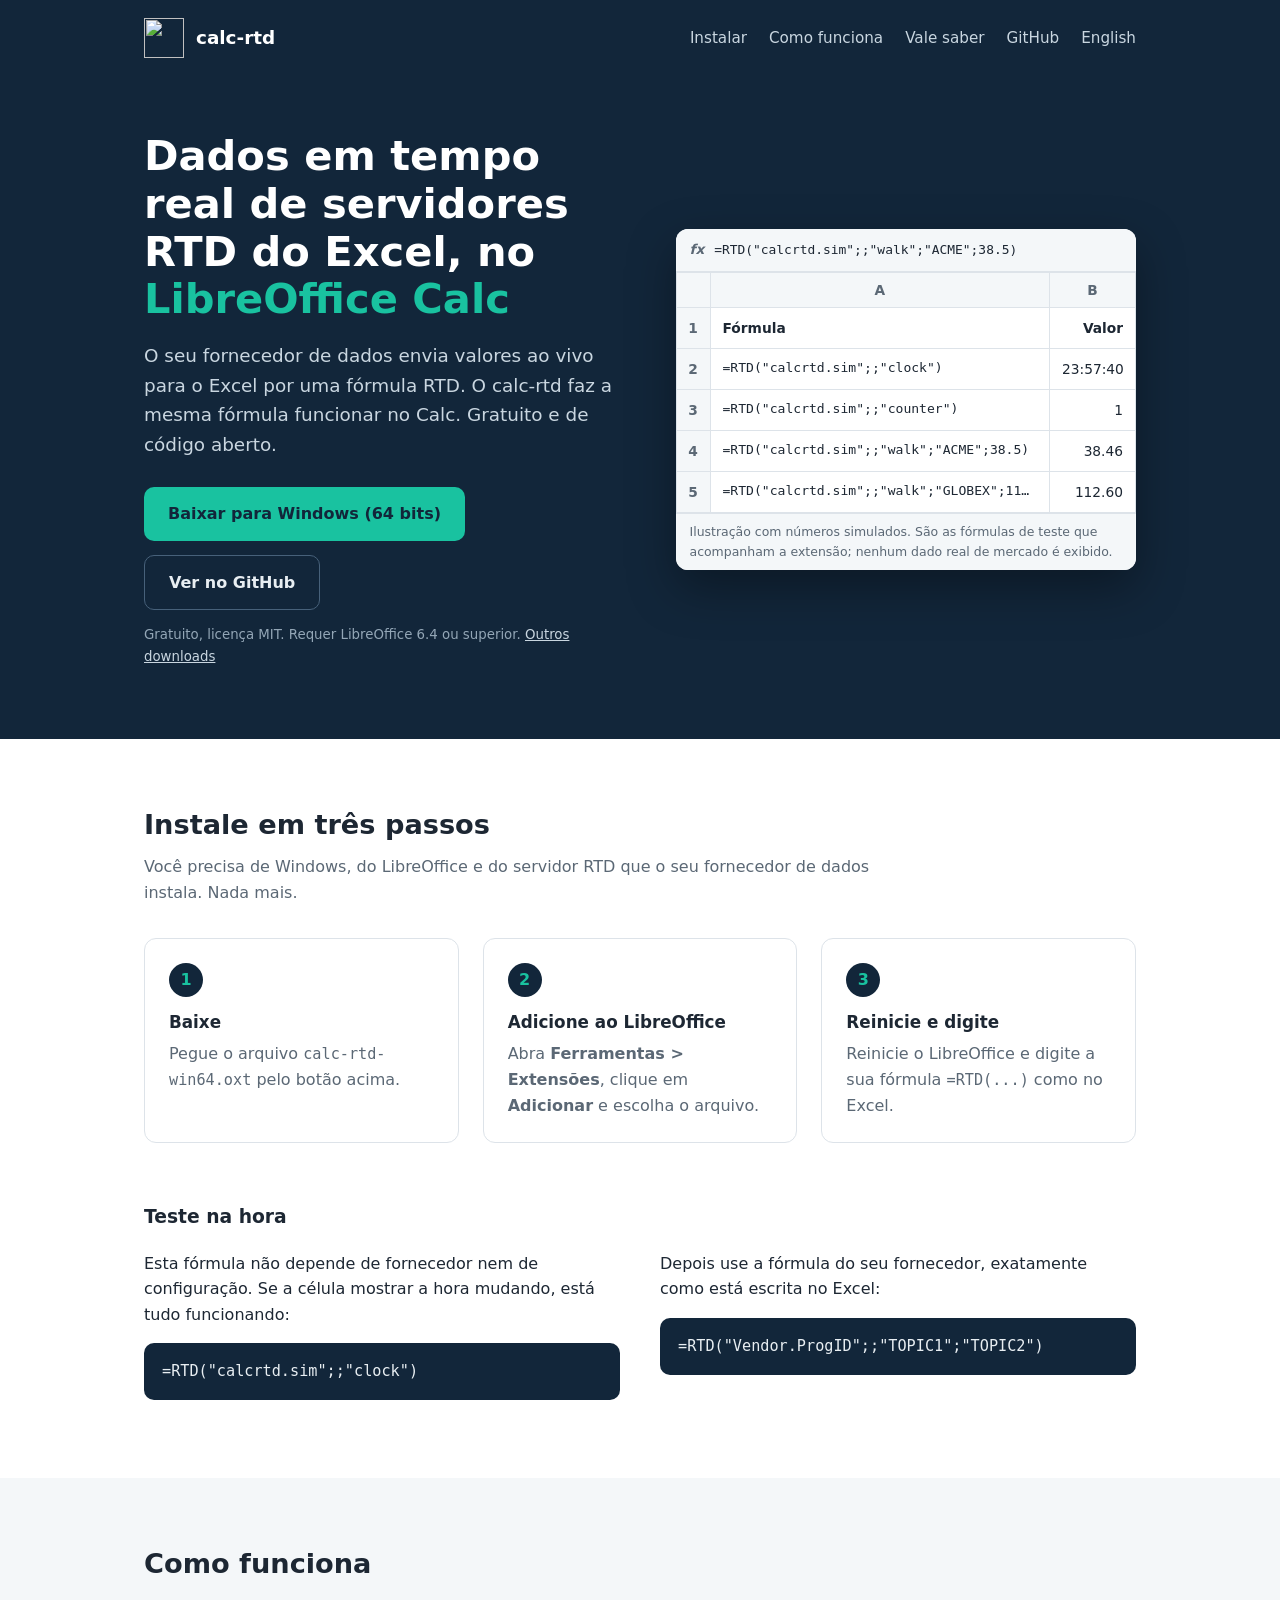
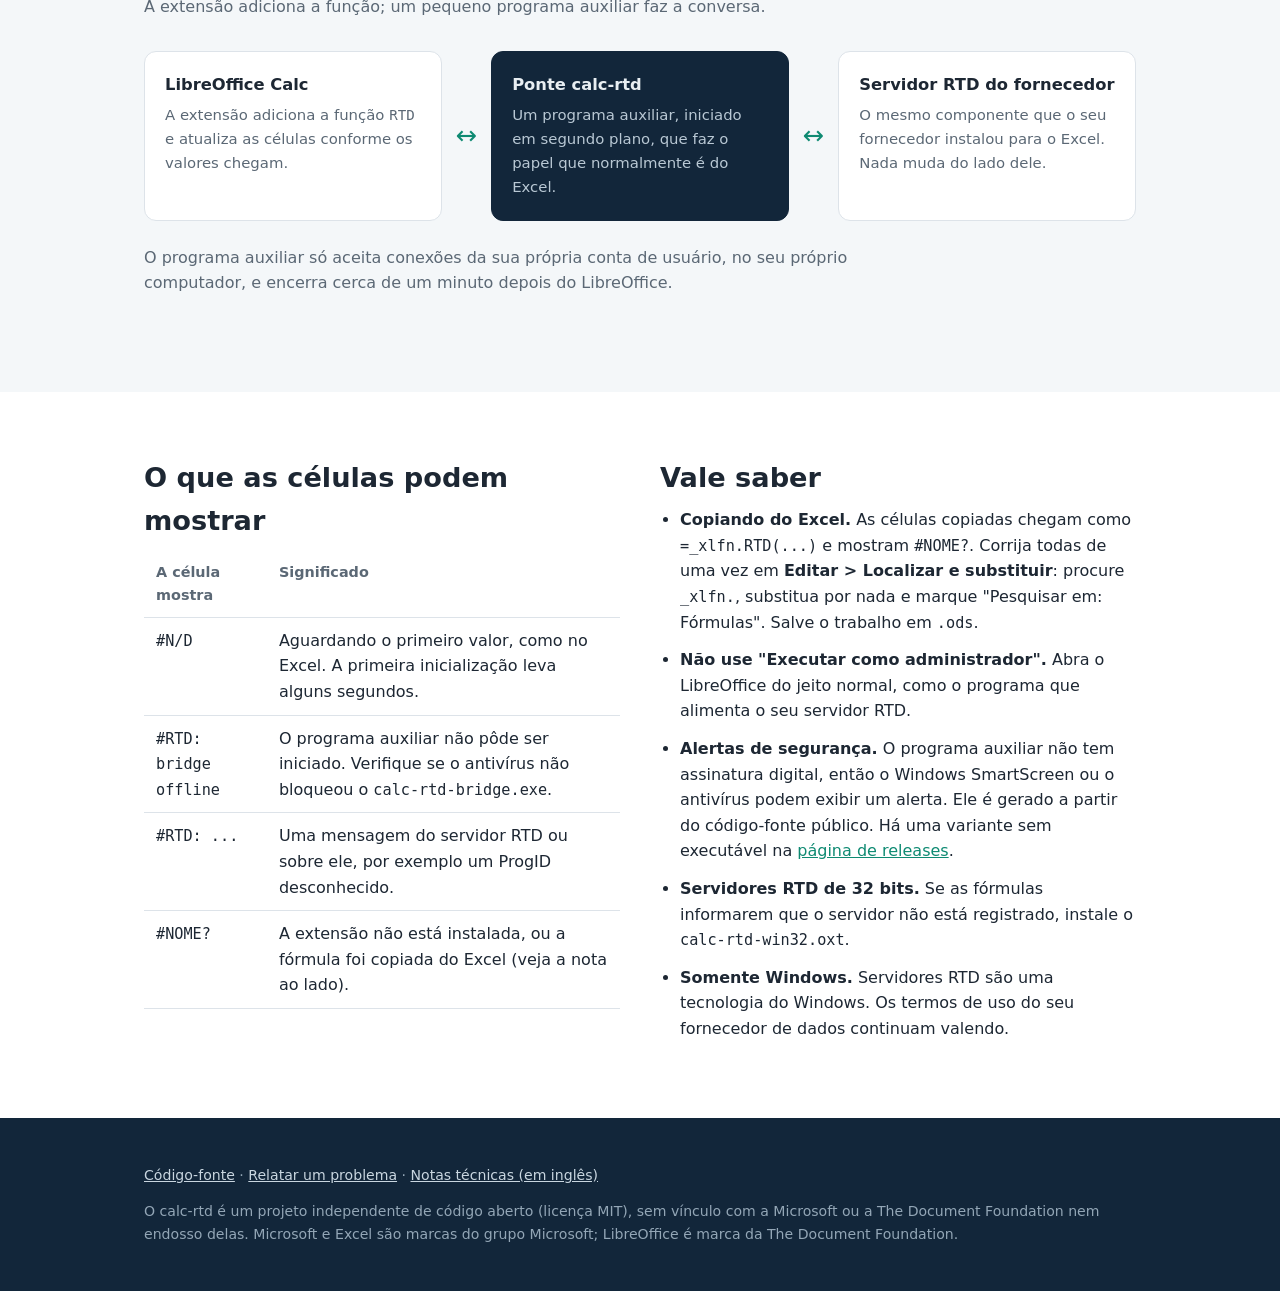
==== site/pt-br/index.html @ 61bd28c1 "Add the project website (GitHub Pages, English and Portuguese) Co-Authored-By: Claude Fable 5.2 <nor" ====
<!DOCTYPE html>
<html lang="pt-BR">
<head>
<meta charset="utf-8">
<meta name="viewport" content="width=device-width, initial-scale=1">
<title>calc-rtd - Dados em tempo real do RTD do Excel no LibreOffice Calc</title>
<meta name="description" content="Extensão gratuita que adiciona ao LibreOffice Calc uma função RTD() compatível com o Excel, para que dados em tempo real de servidores RTD atualizem nas suas planilhas.">
<meta property="og:title" content="calc-rtd - Dados em tempo real do RTD do Excel no LibreOffice Calc">
<meta property="og:description" content="Extensão gratuita que adiciona ao LibreOffice Calc uma função RTD() compatível com o Excel, para que dados em tempo real de servidores RTD atualizem nas suas planilhas.">
<meta property="og:image" content="https://andreydani.github.io/calc-rtd/logo.png">
<link rel="icon" href="../logo.svg" type="image/svg+xml">
<link rel="stylesheet" href="../style.css">
</head>
<body>
<header class="top">
  <div class="wrap">
    <div class="bar">
      <a class="brand" href="./"><img src="../logo.svg" alt="">calc-rtd</a>
      <nav><a href="#install">Instalar</a><a href="#how">Como funciona</a><a href="#notes">Vale saber</a><a href="https://github.com/andreydani/calc-rtd">GitHub</a><a class="lang" href="../">English</a></nav>
    </div>
    <div class="hero">
      <div>
        <h1>Dados em tempo real de servidores RTD do Excel, no <span>LibreOffice Calc</span></h1>
        <p class="lead">O seu fornecedor de dados envia valores ao vivo para o Excel por uma fórmula RTD. O calc-rtd faz a mesma fórmula funcionar no Calc. Gratuito e de código aberto.</p>
        <div class="cta"><a class="btn primary" href="https://github.com/andreydani/calc-rtd/releases/latest/download/calc-rtd-win64.oxt">Baixar para Windows (64 bits)</a><a class="btn ghost" href="https://github.com/andreydani/calc-rtd">Ver no GitHub</a></div>
        <small>Gratuito, licença MIT. Requer LibreOffice 6.4 ou superior. <a style="color:#c9d6e0" href="https://github.com/andreydani/calc-rtd/releases/latest">Outros downloads</a></small>
      </div>
      <div class="sheet" aria-label="Ilustração com números simulados. São as fórmulas de teste que acompanham a extensão; nenhum dado real de mercado é exibido.">
        <div class="fx"><b>fx</b><span class="mono">=RTD("calcrtd.sim";;"walk";"ACME";38.5)</span></div>
        <table>
          <tr><th></th><th>A</th><th>B</th></tr>
          <tr><th>1</th><td><b>Fórmula</b></td><td class="n"><b>Valor</b></td></tr>
          <tr><th>2</th><td class="mono">=RTD("calcrtd.sim";;"clock")</td><td class="n" data-sim="clock">--:--:--</td></tr>
          <tr><th>3</th><td class="mono">=RTD("calcrtd.sim";;"counter")</td><td class="n" data-sim="counter">0</td></tr>
          <tr><th>4</th><td class="mono">=RTD("calcrtd.sim";;"walk";"ACME";38.5)</td><td class="n" data-sim="acme">38.50</td></tr>
          <tr><th>5</th><td class="mono">=RTD("calcrtd.sim";;"walk";"GLOBEX";112.4)</td><td class="n" data-sim="globex">112.40</td></tr>
        </table>
        <div class="cap">Ilustração com números simulados. São as fórmulas de teste que acompanham a extensão; nenhum dado real de mercado é exibido.</div>
      </div>
    </div>
  </div>
</header>

<section id="install">
  <div class="wrap">
    <h2>Instale em três passos</h2>
    <p class="sub">Você precisa de Windows, do LibreOffice e do servidor RTD que o seu fornecedor de dados instala. Nada mais.</p>
    <ol class="steps"><li><h3>Baixe</h3><p>Pegue o arquivo <code>calc-rtd-win64.oxt</code> pelo botão acima.</p></li><li><h3>Adicione ao LibreOffice</h3><p>Abra <b>Ferramentas &gt; Extensões</b>, clique em <b>Adicionar</b> e escolha o arquivo.</p></li><li><h3>Reinicie e digite</h3><p>Reinicie o LibreOffice e digite a sua fórmula <code>=RTD(...)</code> como no Excel.</p></li></ol>
    <div class="cols" style="margin-top:40px">
      <div>
        <h3>Teste na hora</h3>
        <p>Esta fórmula não depende de fornecedor nem de configuração. Se a célula mostrar a hora mudando, está tudo funcionando:</p>
        <pre class="formula"><code>=RTD("calcrtd.sim";;"clock")</code></pre>
      </div>
      <div>
        <h3 class="spacer">&nbsp;</h3>
        <p>Depois use a fórmula do seu fornecedor, exatamente como está escrita no Excel:</p>
        <pre class="formula"><code>=RTD("Vendor.ProgID";;"TOPIC1";"TOPIC2")</code></pre>
      </div>
    </div>
  </div>
</section>

<section id="how" class="alt">
  <div class="wrap">
    <h2>Como funciona</h2>
    <p class="sub">A extensão adiciona a função; um pequeno programa auxiliar faz a conversa.</p>
    <div class="flow"><div class="box"><h3>LibreOffice Calc</h3><p>A extensão adiciona a função <code>RTD</code> e atualiza as células conforme os valores chegam.</p></div><div class="arrow">&#8596;</div><div class="box mid"><h3>Ponte calc-rtd</h3><p>Um programa auxiliar, iniciado em segundo plano, que faz o papel que normalmente é do Excel.</p></div><div class="arrow">&#8596;</div><div class="box"><h3>Servidor RTD do fornecedor</h3><p>O mesmo componente que o seu fornecedor instalou para o Excel. Nada muda do lado dele.</p></div></div>
    <p class="sub" style="margin-top:24px">O programa auxiliar só aceita conexões da sua própria conta de usuário, no seu próprio computador, e encerra cerca de um minuto depois do LibreOffice.</p>
  </div>
</section>

<section id="notes">
  <div class="wrap cols">
    <div>
      <h2>O que as células podem mostrar</h2>
      <table class="plain"><tr><th>A célula mostra</th><th>Significado</th></tr><tr><td><code>#N/D</code></td><td>Aguardando o primeiro valor, como no Excel. A primeira inicialização leva alguns segundos.</td></tr><tr><td><code>#RTD: bridge offline</code></td><td>O programa auxiliar não pôde ser iniciado. Verifique se o antivírus não bloqueou o <code>calc-rtd-bridge.exe</code>.</td></tr><tr><td><code>#RTD: ...</code></td><td>Uma mensagem do servidor RTD ou sobre ele, por exemplo um ProgID desconhecido.</td></tr><tr><td><code>#NOME?</code></td><td>A extensão não está instalada, ou a fórmula foi copiada do Excel (veja a nota ao lado).</td></tr></table>
    </div>
    <div>
      <h2>Vale saber</h2>
      <ul class="notes"><li><b>Copiando do Excel.</b> As células copiadas chegam como <code>=_xlfn.RTD(...)</code> e mostram <code>#NOME?</code>. Corrija todas de uma vez em <b>Editar &gt; Localizar e substituir</b>: procure <code>_xlfn.</code>, substitua por nada e marque "Pesquisar em: Fórmulas". Salve o trabalho em <code>.ods</code>.</li><li><b>Não use "Executar como administrador".</b> Abra o LibreOffice do jeito normal, como o programa que alimenta o seu servidor RTD.</li><li><b>Alertas de segurança.</b> O programa auxiliar não tem assinatura digital, então o Windows SmartScreen ou o antivírus podem exibir um alerta. Ele é gerado a partir do código-fonte público. Há uma variante sem executável na <a href="https://github.com/andreydani/calc-rtd/releases/latest">página de releases</a>.</li><li><b>Servidores RTD de 32 bits.</b> Se as fórmulas informarem que o servidor não está registrado, instale o <code>calc-rtd-win32.oxt</code>.</li><li><b>Somente Windows.</b> Servidores RTD são uma tecnologia do Windows. Os termos de uso do seu fornecedor de dados continuam valendo.</li></ul>
    </div>
  </div>
</section>

<footer>
  <div class="wrap">
    <p><a href="https://github.com/andreydani/calc-rtd">Código-fonte</a> &middot; <a href="https://github.com/andreydani/calc-rtd/issues">Relatar um problema</a> &middot; <a href="https://github.com/andreydani/calc-rtd/blob/main/docs/TECHNICAL.md">Notas técnicas (em inglês)</a></p>
    <p>O calc-rtd é um projeto independente de código aberto (licença MIT), sem vínculo com a Microsoft ou a The Document Foundation nem endosso delas. Microsoft e Excel são marcas do grupo Microsoft; LibreOffice é marca da The Document Foundation.</p>
  </div>
</footer>
<script src="../demo.js"></script>
</body>
</html>
---- site/style.css ----
:root {
  --navy: #12263a;
  --navy-2: #1b3550;
  --teal: #19c2a0;
  --teal-dark: #0e8a72;
  --ink: #1d2733;
  --muted: #5b6875;
  --line: #dde3e9;
  --paper: #ffffff;
  --wash: #f4f7f9;
}
* { box-sizing: border-box; }
html { scroll-behavior: smooth; }
body {
  margin: 0;
  font-family: "Segoe UI", system-ui, -apple-system, Roboto, "Helvetica Neue", Arial, sans-serif;
  color: var(--ink);
  background: var(--paper);
  line-height: 1.6;
}
a { color: var(--teal-dark); }
code, .mono { font-family: Consolas, "DejaVu Sans Mono", Menlo, monospace; font-size: 0.95em; }
.wrap { max-width: 1040px; margin: 0 auto; padding: 0 24px; }

header.top { background: var(--navy); color: #e8eef2; }
header.top .bar { display: flex; align-items: center; justify-content: space-between; padding: 18px 0; }
header.top .brand { display: flex; align-items: center; gap: 12px; font-weight: 700; font-size: 1.15rem; color: #fff; text-decoration: none; }
header.top .brand img { width: 40px; height: 40px; }
header.top nav a { color: #c9d6e0; text-decoration: none; margin-left: 22px; font-size: 0.95rem; }
header.top nav a:hover { color: #fff; }

.hero { display: grid; grid-template-columns: 1.05fr 1fr; gap: 48px; align-items: center; padding: 56px 0 72px; }
.hero h1 { font-size: 2.6rem; line-height: 1.15; margin: 0 0 18px; color: #fff; }
.hero h1 span { color: var(--teal); }
.hero p.lead { font-size: 1.15rem; color: #c9d6e0; margin: 0 0 28px; max-width: 34em; }
.cta { display: flex; flex-wrap: wrap; gap: 14px; align-items: center; }
.btn { display: inline-block; padding: 14px 24px; border-radius: 10px; font-weight: 700; text-decoration: none; }
.btn.primary { background: var(--teal); color: var(--navy); }
.btn.primary:hover { background: #3bd4b5; }
.btn.ghost { color: #e8eef2; border: 1px solid #47617a; }
.btn.ghost:hover { border-color: #e8eef2; }
.hero small { display: block; margin-top: 14px; color: #93a6b6; }

.sheet { background: var(--paper); border-radius: 12px; overflow: hidden; box-shadow: 0 18px 48px rgba(0, 0, 0, 0.35); color: var(--ink); }
.sheet .fx { display: flex; gap: 10px; align-items: center; padding: 10px 14px; background: var(--wash); border-bottom: 1px solid var(--line); font-size: 0.85rem; }
.sheet .fx b { color: var(--muted); font-style: italic; }
.hero > * { min-width: 0; }
.sheet table { width: 100%; border-collapse: collapse; font-size: 0.86rem; table-layout: fixed; }
.sheet th:first-child { width: 34px; }
.sheet tr > :last-child { width: 86px; }
.sheet td.mono { white-space: nowrap; overflow: hidden; text-overflow: ellipsis; }
.sheet .fx span { white-space: nowrap; overflow: hidden; text-overflow: ellipsis; }
.sheet th { background: var(--wash); color: var(--muted); font-weight: 600; padding: 6px 10px; border: 1px solid var(--line); text-align: center; }
.sheet td { padding: 9px 12px; border: 1px solid var(--line); }
.sheet td.n { text-align: right; font-variant-numeric: tabular-nums; }
.sheet td.up { background: #e3f8f2; transition: background 0.1s; }
.sheet td.down { background: #fdeceb; transition: background 0.1s; }
.sheet td { transition: background 0.9s; }
.sheet .cap { padding: 8px 14px; font-size: 0.78rem; color: var(--muted); background: var(--wash); border-top: 1px solid var(--line); }

section { padding: 64px 0; }
section.alt { background: var(--wash); }
section h2 { font-size: 1.7rem; margin: 0 0 8px; }
section p.sub { color: var(--muted); margin: 0 0 32px; max-width: 46em; }
.steps { display: grid; grid-template-columns: repeat(3, 1fr); gap: 24px; counter-reset: step; padding: 0; margin: 0; list-style: none; }
.steps li { background: var(--paper); border: 1px solid var(--line); border-radius: 12px; padding: 24px; counter-increment: step; }
.steps li::before { content: counter(step); display: inline-grid; place-items: center; width: 34px; height: 34px; border-radius: 50%; background: var(--navy); color: var(--teal); font-weight: 700; margin-bottom: 12px; }
.steps h3 { margin: 0 0 6px; font-size: 1.05rem; }
.steps p { margin: 0; color: var(--muted); }
.flow { display: grid; grid-template-columns: 1fr auto 1fr auto 1fr; gap: 14px; align-items: stretch; }
.flow .box { border: 1px solid var(--line); border-radius: 12px; padding: 20px; background: var(--paper); }
.flow .box.mid { background: var(--navy); color: #e8eef2; border-color: var(--navy); }
.flow .box h3 { margin: 0 0 6px; font-size: 1.02rem; }
.flow .box p { margin: 0; font-size: 0.93rem; color: var(--muted); }
.flow .box.mid p { color: #b9c8d4; }
.flow .arrow { align-self: center; color: var(--teal-dark); font-size: 1.6rem; }
pre.formula { background: var(--navy); color: #e8eef2; padding: 16px 18px; border-radius: 10px; overflow-x: auto; margin: 0 0 14px; }
table.plain { width: 100%; border-collapse: collapse; }
table.plain th, table.plain td { text-align: left; padding: 10px 12px; border-bottom: 1px solid var(--line); vertical-align: top; }
table.plain th { color: var(--muted); font-weight: 600; font-size: 0.9rem; }
ul.notes { padding-left: 20px; margin: 0; }
ul.notes li { margin-bottom: 12px; }
.cols { display: grid; grid-template-columns: 1fr 1fr; gap: 40px; }
footer { background: var(--navy); color: #93a6b6; padding: 32px 0; font-size: 0.88rem; }
footer a { color: #c9d6e0; }

@media (max-width: 860px) {
  .hero, .cols { grid-template-columns: 1fr; }
  .hero { padding: 36px 0 52px; gap: 32px; }
  .hero h1 { font-size: 2rem; }
  .steps { grid-template-columns: 1fr; }
  .flow { grid-template-columns: 1fr; }
  .flow .arrow { transform: rotate(90deg); justify-self: center; }
  header.top nav a:not(.lang) { display: none; }
  h3.spacer { display: none; }
}
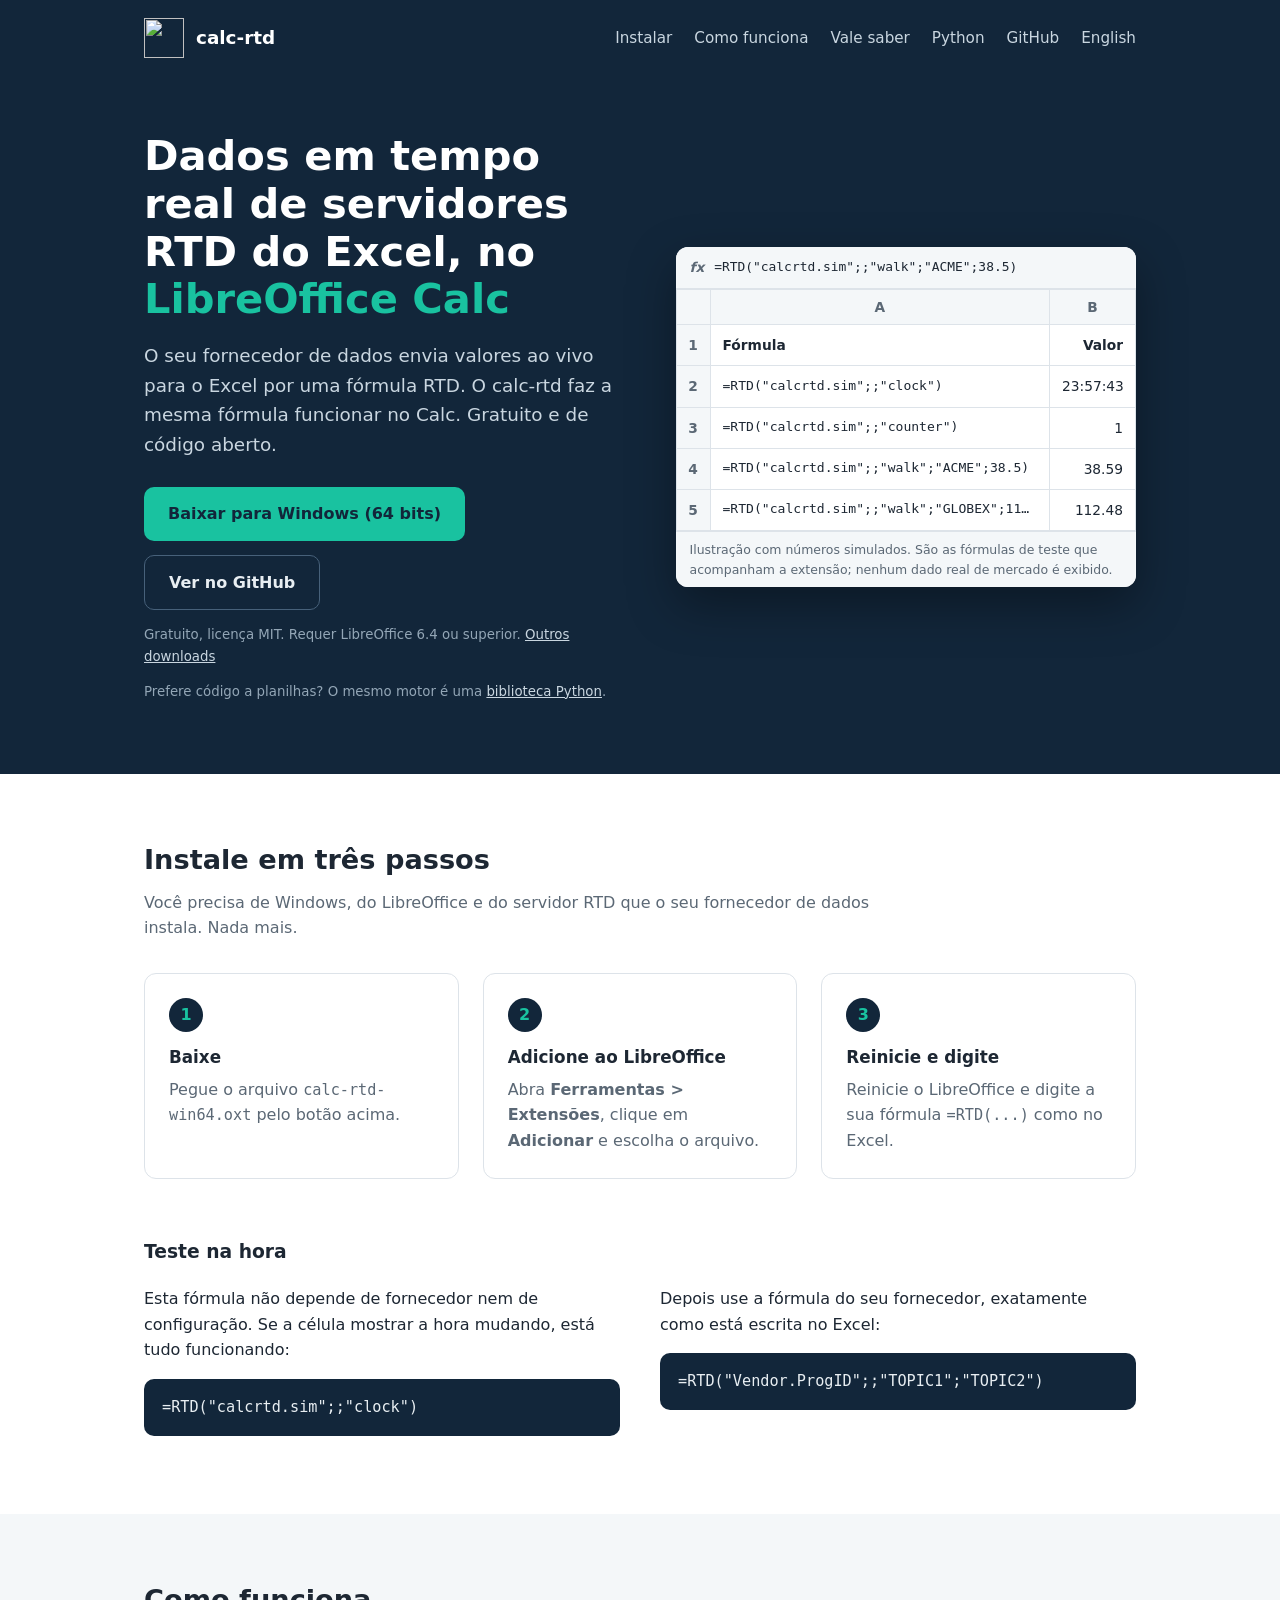
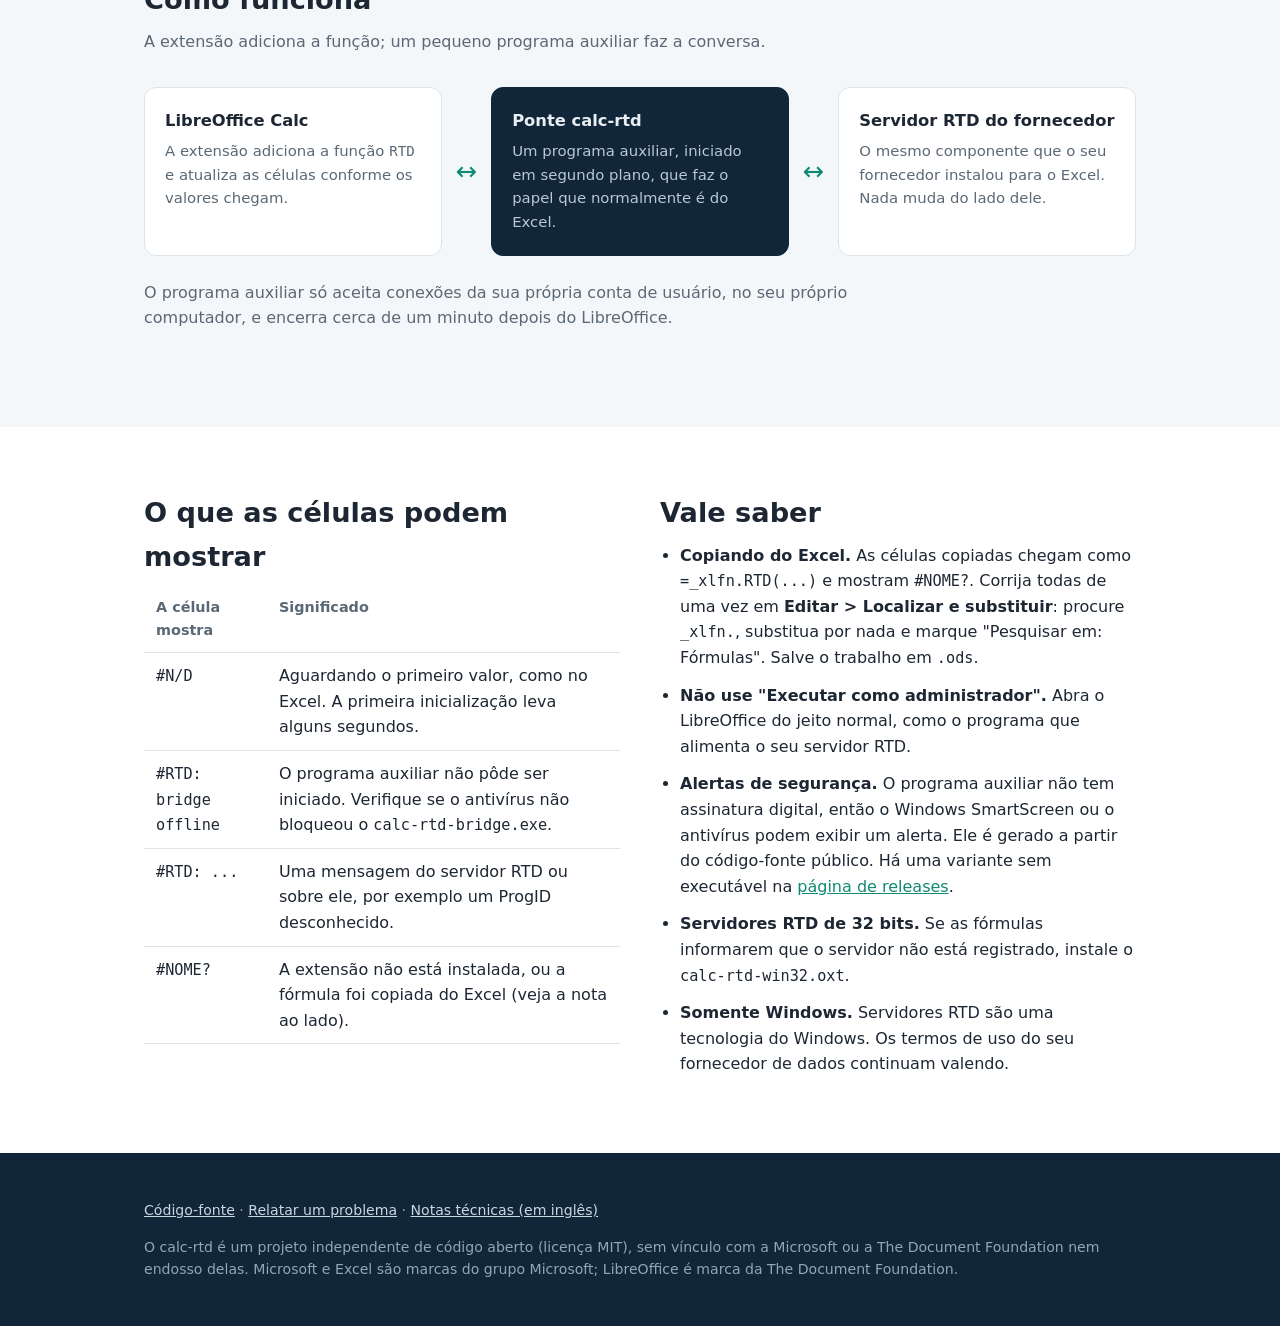
==== commit 05b1cec1: "Add the Python pages to the website and link the guide from the README Co-Authored-By: Claude Fable " ====
--- a/site/pt-br/index.html
+++ b/site/pt-br/index.html
@@ -16,7 +16,7 @@
   <div class="wrap">
     <div class="bar">
       <a class="brand" href="./"><img src="../logo.svg" alt="">calc-rtd</a>
-      <nav><a href="#install">Instalar</a><a href="#how">Como funciona</a><a href="#notes">Vale saber</a><a href="https://github.com/andreydani/calc-rtd">GitHub</a><a class="lang" href="../">English</a></nav>
+      <nav><a href="#install">Instalar</a><a href="#how">Como funciona</a><a href="#notes">Vale saber</a><a href="python/">Python</a><a href="https://github.com/andreydani/calc-rtd">GitHub</a><a class="lang" href="../">English</a></nav>
     </div>
     <div class="hero">
       <div>
@@ -24,6 +24,7 @@
         <p class="lead">O seu fornecedor de dados envia valores ao vivo para o Excel por uma fórmula RTD. O calc-rtd faz a mesma fórmula funcionar no Calc. Gratuito e de código aberto.</p>
         <div class="cta"><a class="btn primary" href="https://github.com/andreydani/calc-rtd/releases/latest/download/calc-rtd-win64.oxt">Baixar para Windows (64 bits)</a><a class="btn ghost" href="https://github.com/andreydani/calc-rtd">Ver no GitHub</a></div>
         <small>Gratuito, licença MIT. Requer LibreOffice 6.4 ou superior. <a style="color:#c9d6e0" href="https://github.com/andreydani/calc-rtd/releases/latest">Outros downloads</a></small>
+        <small>Prefere código a planilhas? O mesmo motor é uma <a style="color:#c9d6e0" href="python/">biblioteca Python</a>.</small>
       </div>
       <div class="sheet" aria-label="Ilustração com números simulados. São as fórmulas de teste que acompanham a extensão; nenhum dado real de mercado é exibido.">
         <div class="fx"><b>fx</b><span class="mono">=RTD("calcrtd.sim";;"walk";"ACME";38.5)</span></div>
--- a/site/style.css
+++ b/site/style.css
@@ -75,6 +75,15 @@
 .flow .box.mid p { color: #b9c8d4; }
 .flow .arrow { align-self: center; color: var(--teal-dark); font-size: 1.6rem; }
 pre.formula { background: var(--navy); color: #e8eef2; padding: 16px 18px; border-radius: 10px; overflow-x: auto; margin: 0 0 14px; }
+pre.formula.install { display: inline-block; margin: 0 0 22px; padding: 12px 18px; background: #0c1b2a; border: 1px solid #2a4560; }
+.codecard pre.formula { margin: 0; background: #0c1b2a; border: 1px solid #2a4560; box-shadow: 0 18px 48px rgba(0, 0, 0, 0.35); font-size: 0.9rem; line-height: 1.55; }
+.steps.code { grid-template-columns: 1fr; gap: 16px; }
+.steps.code li { display: grid; grid-template-columns: 34px 1fr 1.5fr; column-gap: 20px; align-items: center; min-width: 0; }
+.steps.code li::before { margin: 0; grid-row: 1 / span 2; align-self: start; }
+.steps.code li h3 { grid-column: 2; align-self: end; }
+.steps.code li p { grid-column: 2; align-self: start; }
+.steps.code li pre.formula { grid-column: 3; grid-row: 1 / span 2; margin: 0; font-size: 0.85rem; line-height: 1.5; min-width: 0; }
+.cols > * { min-width: 0; }
 table.plain { width: 100%; border-collapse: collapse; }
 table.plain th, table.plain td { text-align: left; padding: 10px 12px; border-bottom: 1px solid var(--line); vertical-align: top; }
 table.plain th { color: var(--muted); font-weight: 600; font-size: 0.9rem; }
@@ -93,4 +102,6 @@
   .flow .arrow { transform: rotate(90deg); justify-self: center; }
   header.top nav a:not(.lang) { display: none; }
   h3.spacer { display: none; }
+  .steps.code li { grid-template-columns: 34px 1fr; }
+  .steps.code li pre.formula { grid-column: 1 / -1; grid-row: auto; margin-top: 14px; }
 }
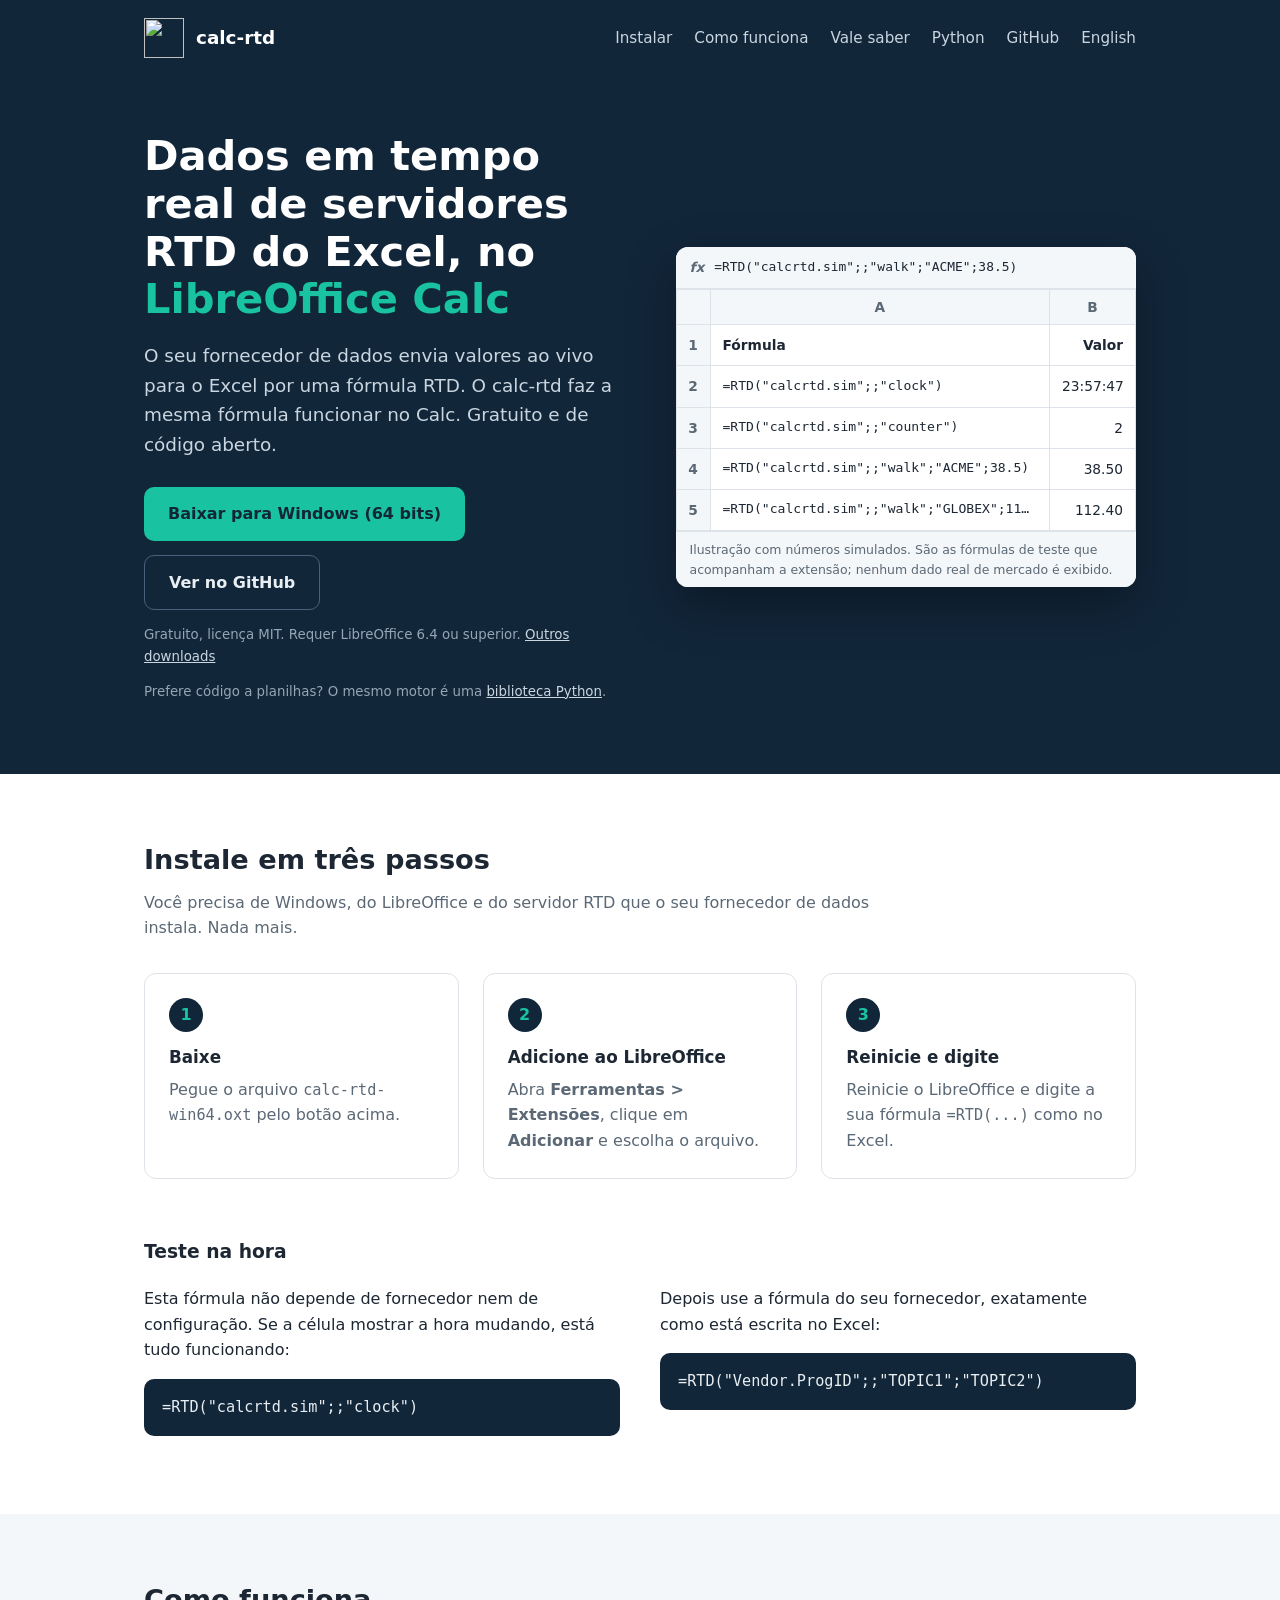
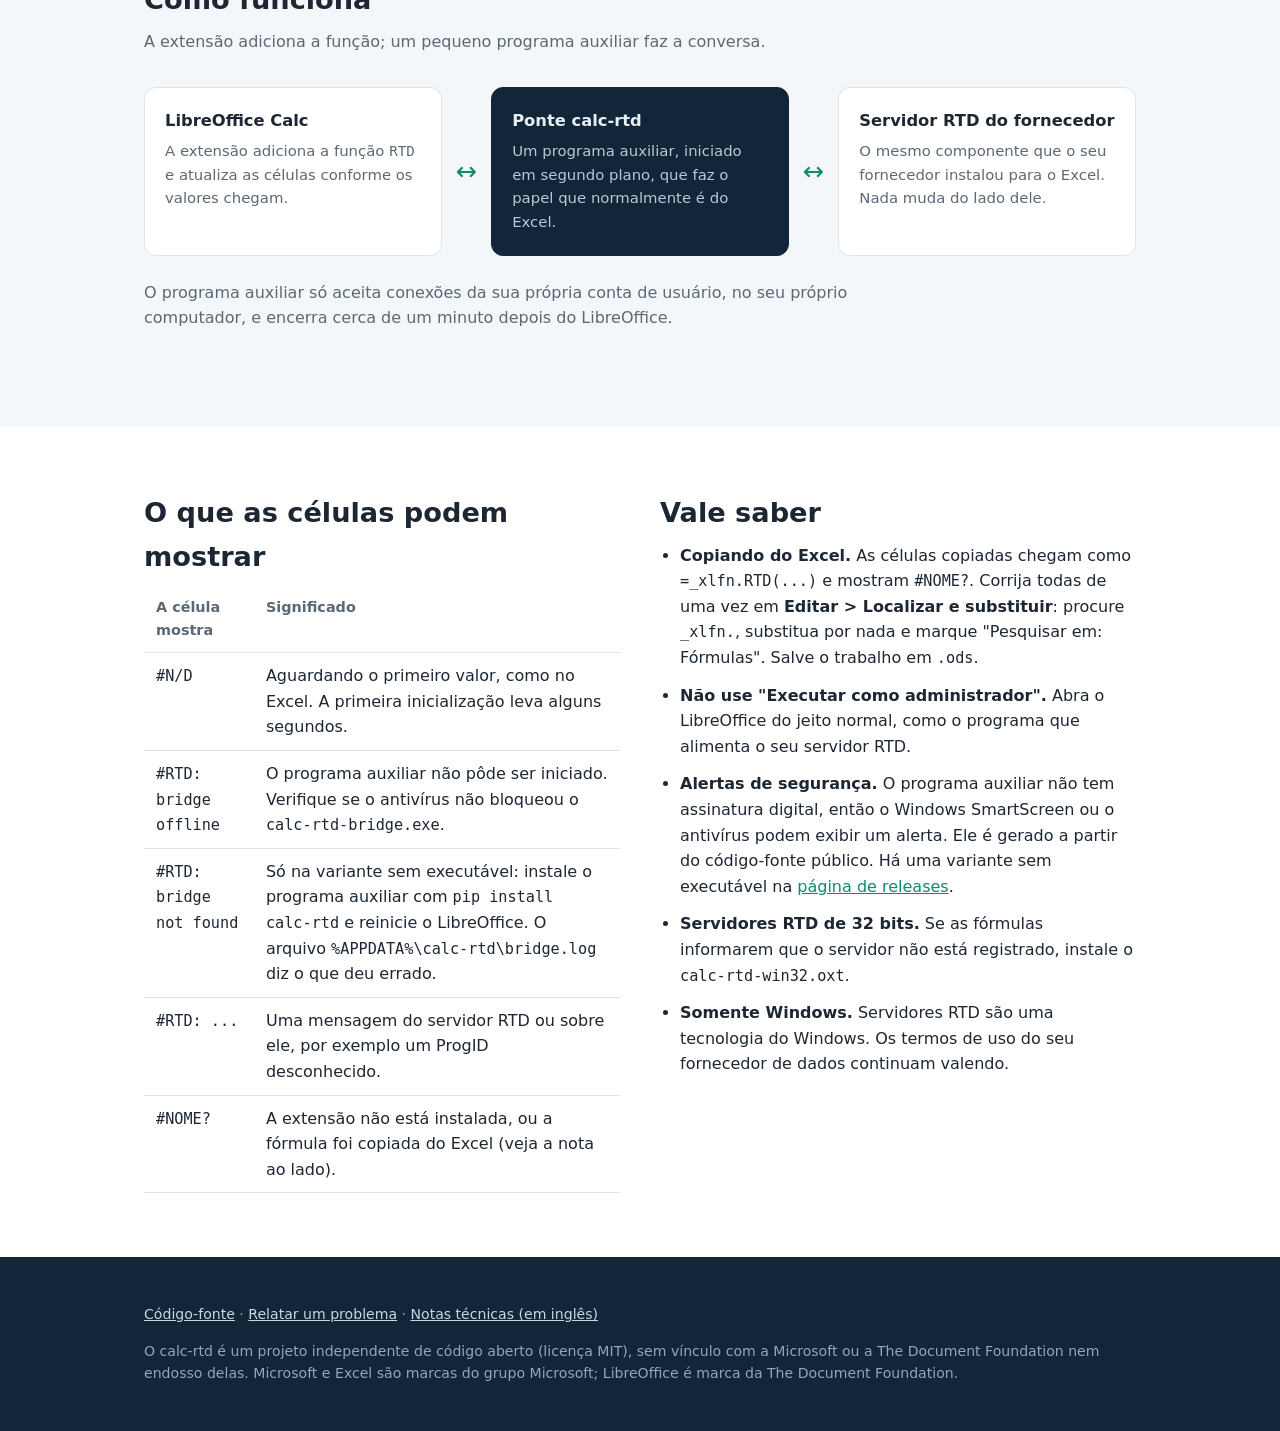
==== commit 3c58b526: "Start the bridge without LibreOffice's PYTHONPATH; log start attempts LibreOffice prepends its bundl" ====
--- a/site/pt-br/index.html
+++ b/site/pt-br/index.html
@@ -75,7 +75,7 @@
   <div class="wrap cols">
     <div>
       <h2>O que as células podem mostrar</h2>
-      <table class="plain"><tr><th>A célula mostra</th><th>Significado</th></tr><tr><td><code>#N/D</code></td><td>Aguardando o primeiro valor, como no Excel. A primeira inicialização leva alguns segundos.</td></tr><tr><td><code>#RTD: bridge offline</code></td><td>O programa auxiliar não pôde ser iniciado. Verifique se o antivírus não bloqueou o <code>calc-rtd-bridge.exe</code>.</td></tr><tr><td><code>#RTD: ...</code></td><td>Uma mensagem do servidor RTD ou sobre ele, por exemplo um ProgID desconhecido.</td></tr><tr><td><code>#NOME?</code></td><td>A extensão não está instalada, ou a fórmula foi copiada do Excel (veja a nota ao lado).</td></tr></table>
+      <table class="plain"><tr><th>A célula mostra</th><th>Significado</th></tr><tr><td><code>#N/D</code></td><td>Aguardando o primeiro valor, como no Excel. A primeira inicialização leva alguns segundos.</td></tr><tr><td><code>#RTD: bridge offline</code></td><td>O programa auxiliar não pôde ser iniciado. Verifique se o antivírus não bloqueou o <code>calc-rtd-bridge.exe</code>.</td></tr><tr><td><code>#RTD: bridge not found</code></td><td>Só na variante sem executável: instale o programa auxiliar com <code>pip install calc-rtd</code> e reinicie o LibreOffice. O arquivo <code>%APPDATA%\calc-rtd\bridge.log</code> diz o que deu errado.</td></tr><tr><td><code>#RTD: ...</code></td><td>Uma mensagem do servidor RTD ou sobre ele, por exemplo um ProgID desconhecido.</td></tr><tr><td><code>#NOME?</code></td><td>A extensão não está instalada, ou a fórmula foi copiada do Excel (veja a nota ao lado).</td></tr></table>
     </div>
     <div>
       <h2>Vale saber</h2>
